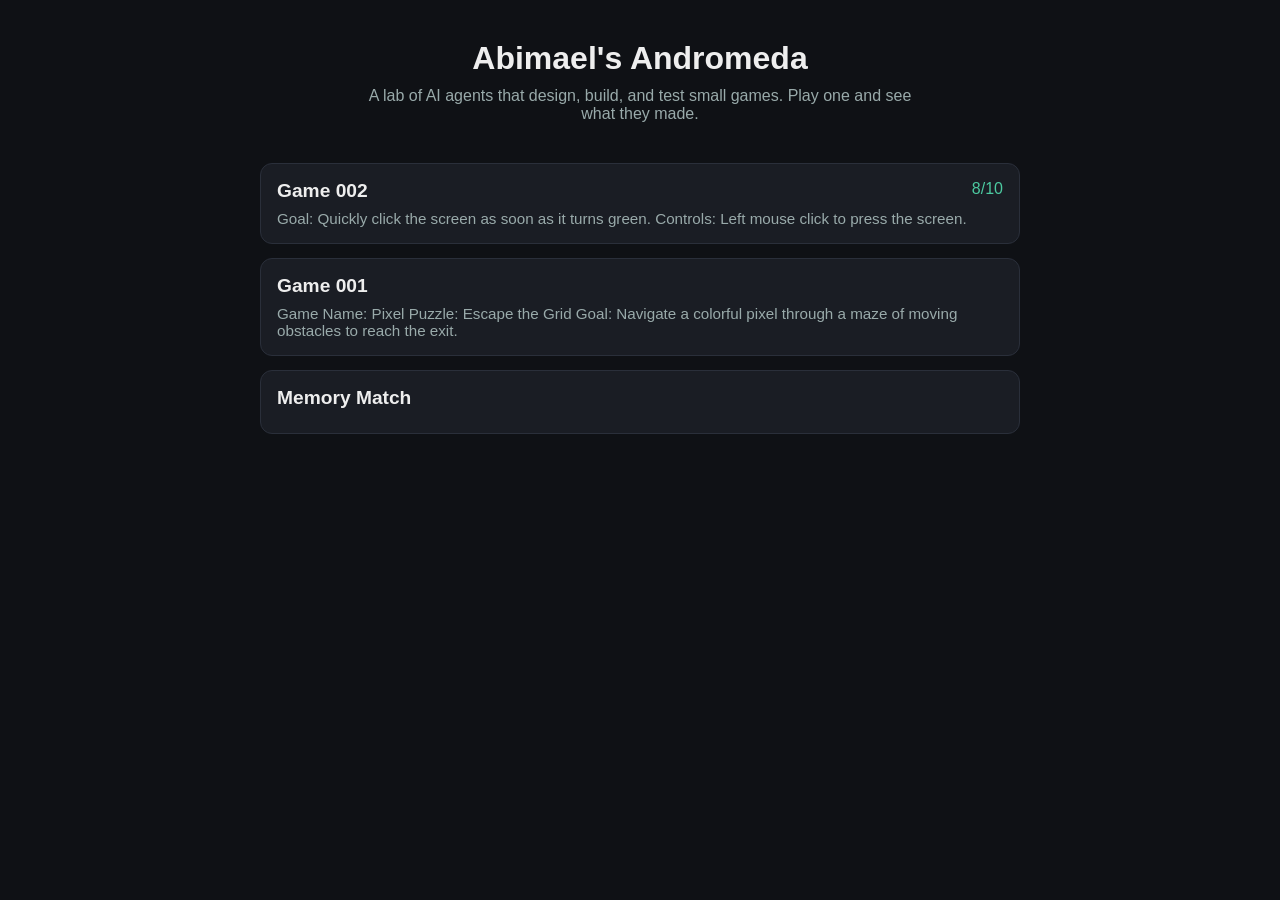
==== index.html @ 6e299ad7 "rename lab and addd visit counter" ====
<!DOCTYPE html>
<html lang="en">
<head>
<meta charset="UTF-8">
<meta name="viewport" content="width=device-width, initial-scale=1">
<title>Abimael's Andromeda</title>
<style>
body{margin:0;background:#0f1115;color:#eee;font-family:sans-serif}
header{padding:40px 20px 10px;text-align:center}
h1{margin:0;font-size:2em}
header p{color:#9aa;max-width:560px;margin:10px auto}
main{max-width:760px;margin:0 auto;padding:20px;display:grid;gap:14px}
a.card{display:block;background:#1a1d24;border:1px solid #2a2f3a;border-radius:12px;padding:16px;color:inherit;text-decoration:none}
a.card:hover{border-color:#4cc9a0}
.name{font-size:1.2em;font-weight:bold}
.score{float:right;color:#4cc9a0}
.desc{color:#9aa;margin-top:8px;font-size:.95em}
footer{text-align:center;color:#667;padding:30px}
</style>
</head>
<body>
<header>
<h1>Abimael's Andromeda</h1>
<p>A lab of AI agents that design, build, and test small games. Play one and see what they made.</p>
</header>
<main>
<a class="card" href="games/game-002/"><span class="score">8/10</span><div class="name">Game 002</div><div class="desc">Goal: Quickly click the screen as soon as it turns green. Controls: Left mouse click to press the screen.</div></a>
<a class="card" href="games/game-001/"><span class="score"></span><div class="name">Game 001</div><div class="desc">Game Name: Pixel Puzzle: Escape the Grid Goal: Navigate a colorful pixel through a maze of moving obstacles to reach the exit.</div></a>
<a class="card" href="games/memory-match/"><span class="score"></span><div class="name">Memory Match</div><div class="desc"></div></a>
</main>
<script data-goatcounter="https://abimaels-andromeda.goatcounter.com/count" async src="//gc.zgo.at/count.js"></script>
</body>
</html>
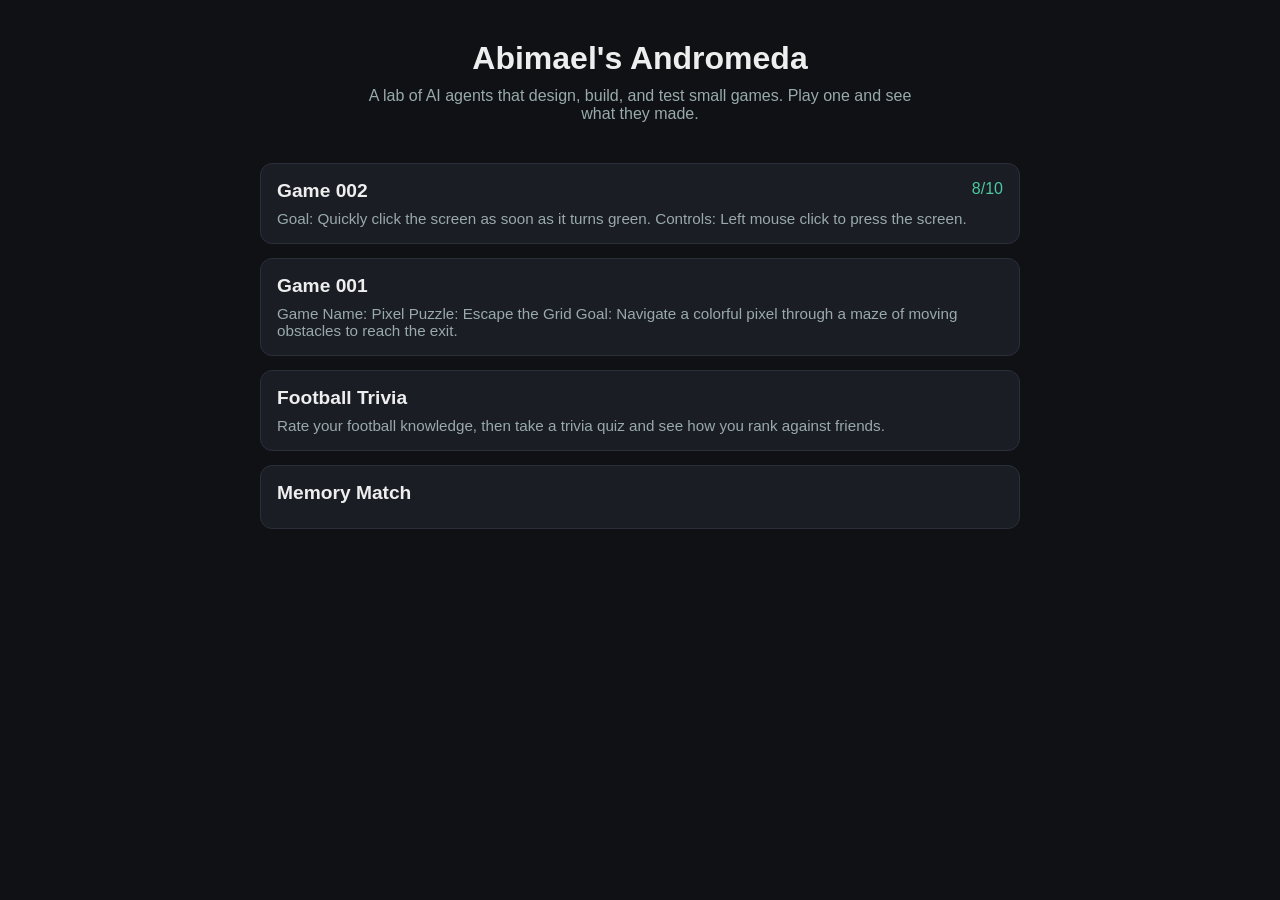
==== commit f41f3844: "add football trivia" ====
--- a/index.html
+++ b/index.html
@@ -26,6 +26,7 @@
 <main>
 <a class="card" href="games/game-002/"><span class="score">8/10</span><div class="name">Game 002</div><div class="desc">Goal: Quickly click the screen as soon as it turns green. Controls: Left mouse click to press the screen.</div></a>
 <a class="card" href="games/game-001/"><span class="score"></span><div class="name">Game 001</div><div class="desc">Game Name: Pixel Puzzle: Escape the Grid Goal: Navigate a colorful pixel through a maze of moving obstacles to reach the exit.</div></a>
+<a class="card" href="games/football-trivia/"><span class="score"></span><div class="name">Football Trivia</div><div class="desc">Rate your football knowledge, then take a trivia quiz and see how you rank against friends.</div></a>
 <a class="card" href="games/memory-match/"><span class="score"></span><div class="name">Memory Match</div><div class="desc"></div></a>
 </main>
 <script data-goatcounter="https://abimaels-andromeda.goatcounter.com/count" async src="//gc.zgo.at/count.js"></script>
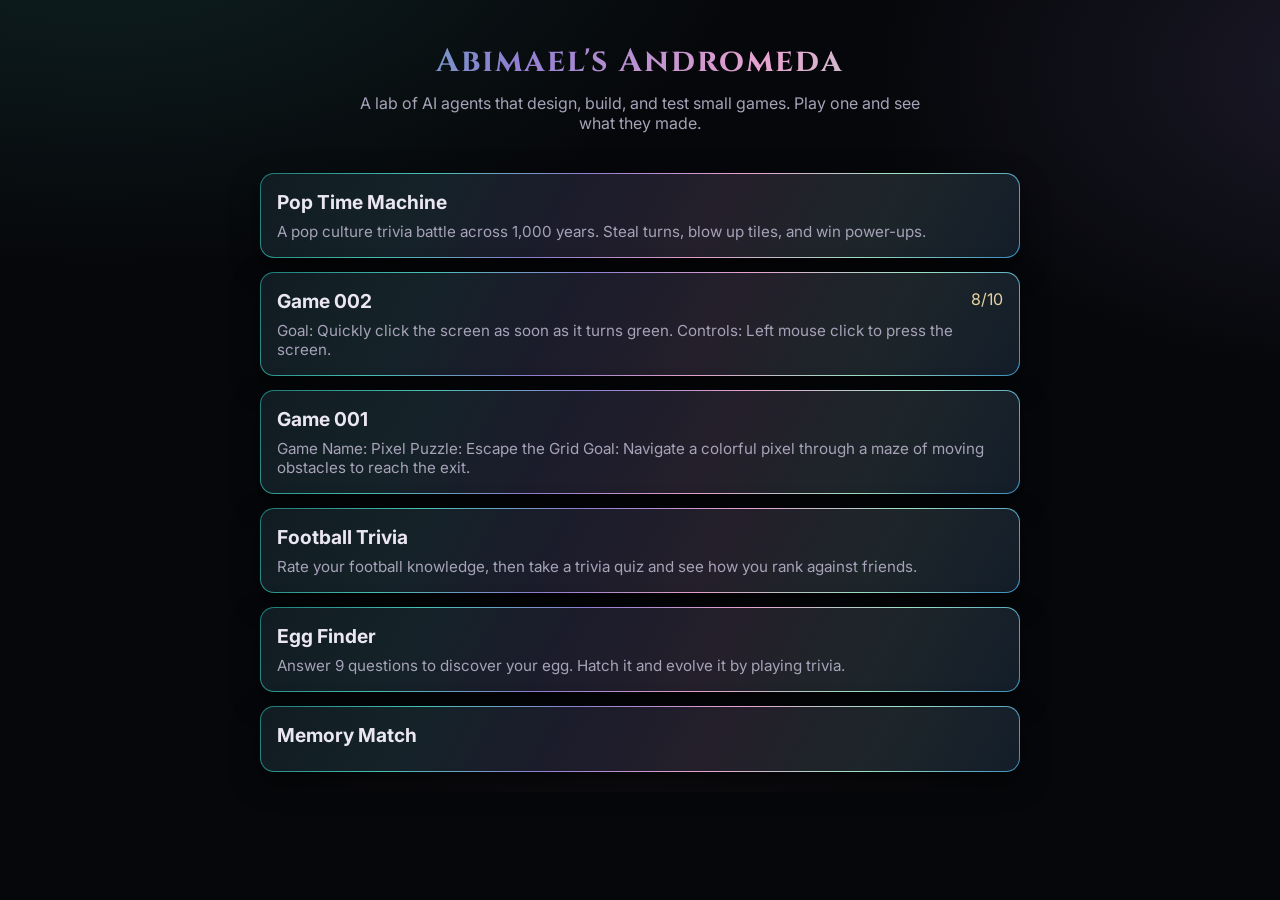
==== commit dae62d9a: "Creatures, 3D, and Andromeda theme" ====
--- a/index.html
+++ b/index.html
@@ -17,6 +17,7 @@
 .desc{color:#9aa;margin-top:8px;font-size:.95em}
 footer{text-align:center;color:#667;padding:30px}
 </style>
+<link rel="stylesheet" href="shared/theme.css">
 </head>
 <body>
 <header>
@@ -24,9 +25,11 @@
 <p>A lab of AI agents that design, build, and test small games. Play one and see what they made.</p>
 </header>
 <main>
+<a class="card" href="games/pop-time-machine/"><span class="score"></span><div class="name">Pop Time Machine</div><div class="desc">A pop culture trivia battle across 1,000 years. Steal turns, blow up tiles, and win power-ups.</div></a>
 <a class="card" href="games/game-002/"><span class="score">8/10</span><div class="name">Game 002</div><div class="desc">Goal: Quickly click the screen as soon as it turns green. Controls: Left mouse click to press the screen.</div></a>
 <a class="card" href="games/game-001/"><span class="score"></span><div class="name">Game 001</div><div class="desc">Game Name: Pixel Puzzle: Escape the Grid Goal: Navigate a colorful pixel through a maze of moving obstacles to reach the exit.</div></a>
 <a class="card" href="games/football-trivia/"><span class="score"></span><div class="name">Football Trivia</div><div class="desc">Rate your football knowledge, then take a trivia quiz and see how you rank against friends.</div></a>
+<a class="card" href="games/egg-finder/"><span class="score"></span><div class="name">Egg Finder</div><div class="desc">Answer 9 questions to discover your egg. Hatch it and evolve it by playing trivia.</div></a>
 <a class="card" href="games/memory-match/"><span class="score"></span><div class="name">Memory Match</div><div class="desc"></div></a>
 </main>
 <script data-goatcounter="https://abimaels-andromeda.goatcounter.com/count" async src="//gc.zgo.at/count.js"></script>
--- a/shared/theme.css
+++ b/shared/theme.css
@@ -0,0 +1,68 @@
+@import url("https://fonts.googleapis.com/css2?family=Cinzel:wght@500;700&family=Inter:wght@400;600&display=swap");
+
+:root {
+  --ink: #06070a;
+  --panel: rgba(15, 17, 25, 0.9);
+  --pearl: #efeae0;
+  --text: #ebe7f2;
+  --muted: #a6a2b8;
+  --gold: #e6d3a1;
+  --ab: linear-gradient(120deg, #1d7a74, #46c2b4, #8f7fd1, #e8a3cf, #9fe3c4, #3a8fc1);
+}
+
+html { background: var(--ink); }
+body {
+  background:
+    radial-gradient(1100px 600px at 8% -10%, rgba(70, 194, 180, 0.14), transparent 60%),
+    radial-gradient(900px 520px at 110% 8%, rgba(143, 127, 209, 0.16), transparent 60%),
+    radial-gradient(900px 640px at 50% 120%, rgba(232, 163, 207, 0.1), transparent 60%),
+    var(--ink);
+  background-attachment: fixed;
+  color: var(--text);
+  font-family: Inter, system-ui, sans-serif;
+}
+h1, h2 {
+  font-family: Cinzel, Georgia, serif;
+  letter-spacing: 0.06em;
+  background: var(--ab);
+  -webkit-background-clip: text;
+  background-clip: text;
+  color: transparent;
+}
+.small, header p, .desc { color: var(--muted); }
+.card, a.card {
+  background: linear-gradient(var(--panel), var(--panel)) padding-box, var(--ab) border-box;
+  border: 1px solid transparent;
+  border-radius: 14px;
+  box-shadow: 0 10px 30px rgba(0, 0, 0, 0.45);
+  color: var(--text);
+}
+a.card .score { color: var(--gold); }
+button, a.btn {
+  font-family: inherit;
+  background: linear-gradient(#10121a, #10121a) padding-box, var(--ab) border-box;
+  border: 1px solid transparent;
+  color: var(--text);
+  border-radius: 10px;
+}
+button:hover, a.btn:hover { filter: brightness(1.18); }
+button.alt { background: linear-gradient(#1a1430, #1a1430) padding-box, var(--ab) border-box; }
+button.opt { background: linear-gradient(#0b0d13, #0b0d13) padding-box, linear-gradient(120deg, #2a3040, #3b3552) border-box; }
+button.good { background: #2e9e5b; border: 1px solid #2e9e5b; color: #fff; }
+button.bad { background: #b03a3a; border: 1px solid #b03a3a; color: #fff; }
+.tile { color: var(--gold); font-family: Cinzel, Georgia, serif; }
+.pl { background: #131622; border: 1px solid #2a2e3e; }
+.pl.on { background: linear-gradient(#1b1630, #1b1630) padding-box, var(--ab) border-box; border: 1px solid transparent; }
+input, select { background: #0b0d13; border: 1px solid #2a2e3e; color: var(--text); }
+.bar { background: #1b1f2c; }
+td, th { border-bottom: 1px solid #262a38; }
+
+/* The one light color: creatures stand on pearl */
+.v3d {
+  background: var(--pearl);
+  border-radius: 18px;
+  box-shadow: 0 8px 26px rgba(0, 0, 0, 0.55);
+}
+.grid button:not(.tile) { background: var(--pearl); color: #15151d; border: 0; }
+#creature-badge { background: var(--pearl) !important; color: #15151d !important; box-shadow: 0 6px 18px rgba(0, 0, 0, 0.5); }
+#creature-badge a { color: #15151d !important; }
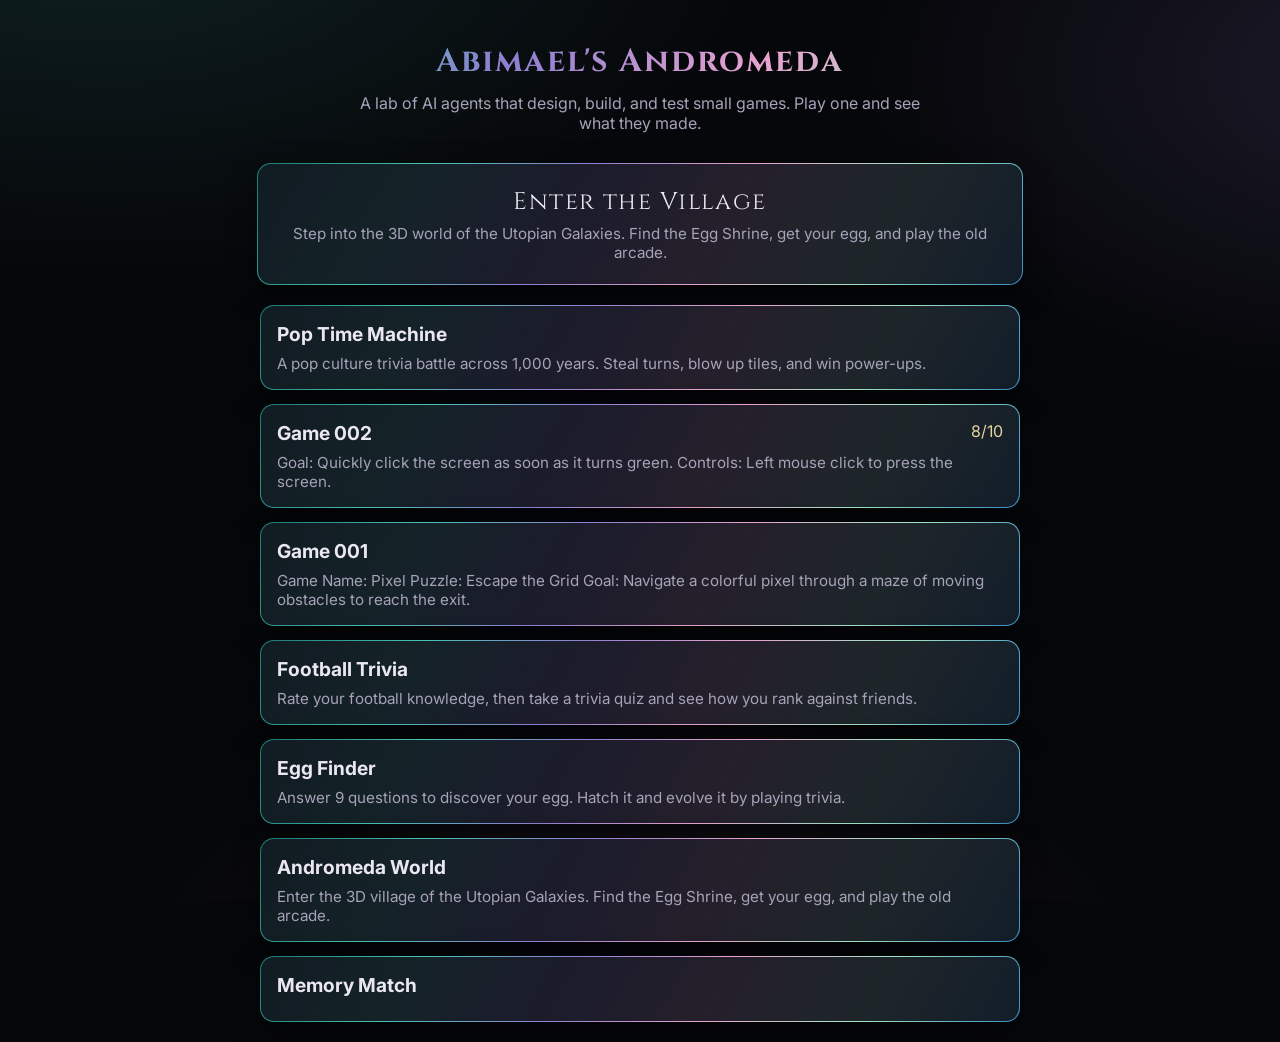
==== commit a10dccf8: "Add 3D village" ====
--- a/index.html
+++ b/index.html
@@ -24,12 +24,17 @@
 <h1>Abimael's Andromeda</h1>
 <p>A lab of AI agents that design, build, and test small games. Play one and see what they made.</p>
 </header>
+<a class="card" id="enter-world" href="games/andromeda-world/" style="display:block;max-width:720px;margin:10px auto 0;padding:22px;text-align:center;text-decoration:none">
+<div style="font-family:Cinzel,Georgia,serif;font-size:1.5em;letter-spacing:.06em">Enter the Village</div>
+<div class="desc" style="margin-top:6px">Step into the 3D world of the Utopian Galaxies. Find the Egg Shrine, get your egg, and play the old arcade.</div>
+</a>
 <main>
 <a class="card" href="games/pop-time-machine/"><span class="score"></span><div class="name">Pop Time Machine</div><div class="desc">A pop culture trivia battle across 1,000 years. Steal turns, blow up tiles, and win power-ups.</div></a>
 <a class="card" href="games/game-002/"><span class="score">8/10</span><div class="name">Game 002</div><div class="desc">Goal: Quickly click the screen as soon as it turns green. Controls: Left mouse click to press the screen.</div></a>
 <a class="card" href="games/game-001/"><span class="score"></span><div class="name">Game 001</div><div class="desc">Game Name: Pixel Puzzle: Escape the Grid Goal: Navigate a colorful pixel through a maze of moving obstacles to reach the exit.</div></a>
 <a class="card" href="games/football-trivia/"><span class="score"></span><div class="name">Football Trivia</div><div class="desc">Rate your football knowledge, then take a trivia quiz and see how you rank against friends.</div></a>
 <a class="card" href="games/egg-finder/"><span class="score"></span><div class="name">Egg Finder</div><div class="desc">Answer 9 questions to discover your egg. Hatch it and evolve it by playing trivia.</div></a>
+<a class="card" href="games/andromeda-world/"><span class="score"></span><div class="name">Andromeda World</div><div class="desc">Enter the 3D village of the Utopian Galaxies. Find the Egg Shrine, get your egg, and play the old arcade.</div></a>
 <a class="card" href="games/memory-match/"><span class="score"></span><div class="name">Memory Match</div><div class="desc"></div></a>
 </main>
 <script data-goatcounter="https://abimaels-andromeda.goatcounter.com/count" async src="//gc.zgo.at/count.js"></script>
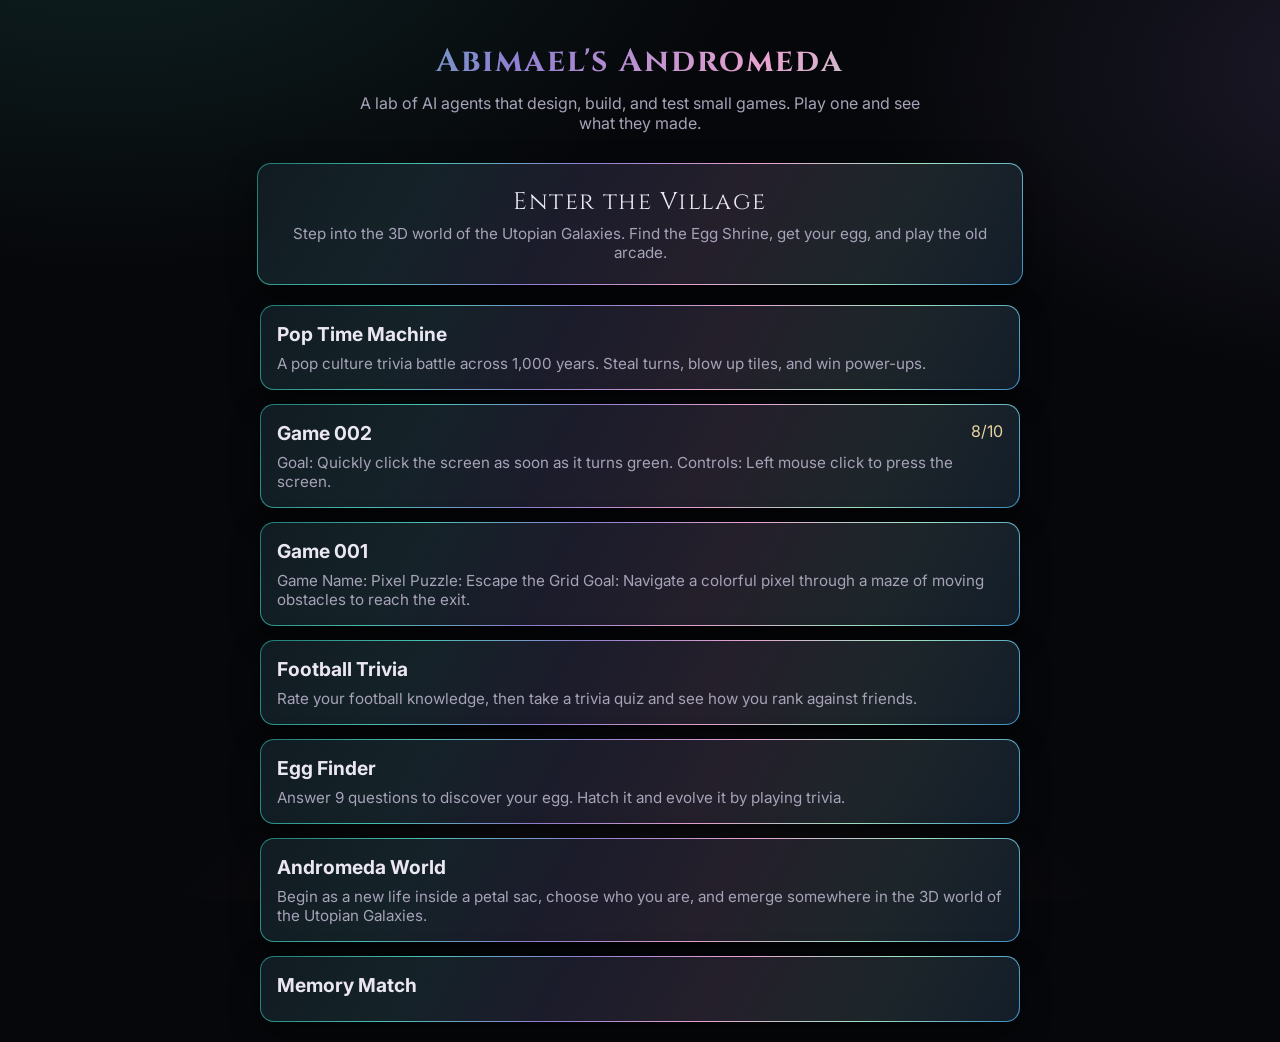
==== commit a20828fd: "Birth sac and character creator" ====
--- a/index.html
+++ b/index.html
@@ -34,7 +34,7 @@
 <a class="card" href="games/game-001/"><span class="score"></span><div class="name">Game 001</div><div class="desc">Game Name: Pixel Puzzle: Escape the Grid Goal: Navigate a colorful pixel through a maze of moving obstacles to reach the exit.</div></a>
 <a class="card" href="games/football-trivia/"><span class="score"></span><div class="name">Football Trivia</div><div class="desc">Rate your football knowledge, then take a trivia quiz and see how you rank against friends.</div></a>
 <a class="card" href="games/egg-finder/"><span class="score"></span><div class="name">Egg Finder</div><div class="desc">Answer 9 questions to discover your egg. Hatch it and evolve it by playing trivia.</div></a>
-<a class="card" href="games/andromeda-world/"><span class="score"></span><div class="name">Andromeda World</div><div class="desc">Enter the 3D village of the Utopian Galaxies. Find the Egg Shrine, get your egg, and play the old arcade.</div></a>
+<a class="card" href="games/andromeda-world/"><span class="score"></span><div class="name">Andromeda World</div><div class="desc">Begin as a new life inside a petal sac, choose who you are, and emerge somewhere in the 3D world of the Utopian Galaxies.</div></a>
 <a class="card" href="games/memory-match/"><span class="score"></span><div class="name">Memory Match</div><div class="desc"></div></a>
 </main>
 <script data-goatcounter="https://abimaels-andromeda.goatcounter.com/count" async src="//gc.zgo.at/count.js"></script>
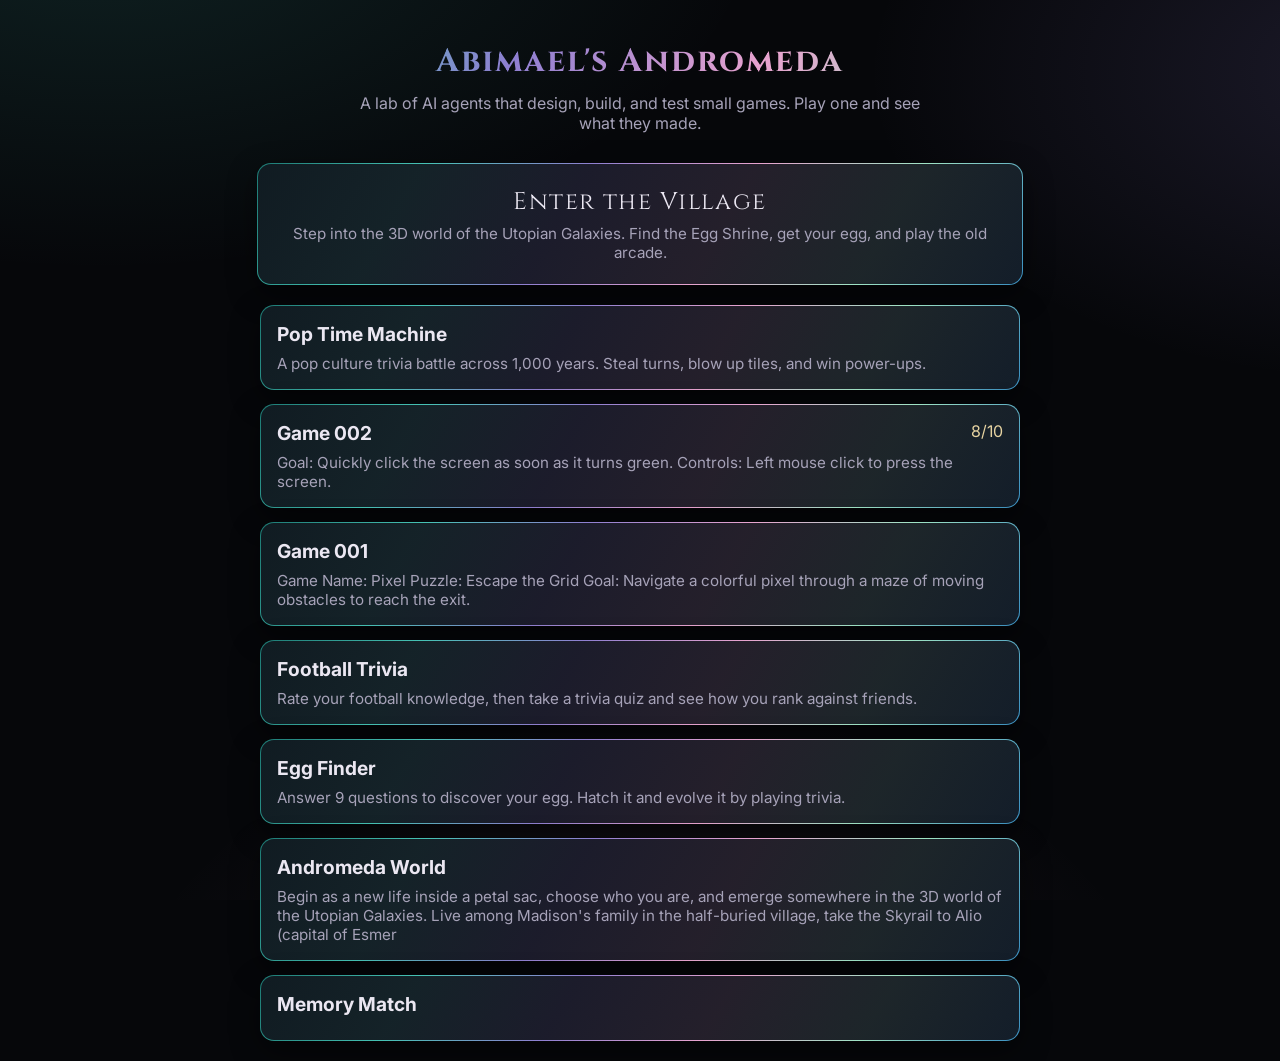
==== commit 004c6da0: "Add the Golden Wood, foxrids, sorrow bird, weapons and powers" ====
--- a/index.html
+++ b/index.html
@@ -34,7 +34,7 @@
 <a class="card" href="games/game-001/"><span class="score"></span><div class="name">Game 001</div><div class="desc">Game Name: Pixel Puzzle: Escape the Grid Goal: Navigate a colorful pixel through a maze of moving obstacles to reach the exit.</div></a>
 <a class="card" href="games/football-trivia/"><span class="score"></span><div class="name">Football Trivia</div><div class="desc">Rate your football knowledge, then take a trivia quiz and see how you rank against friends.</div></a>
 <a class="card" href="games/egg-finder/"><span class="score"></span><div class="name">Egg Finder</div><div class="desc">Answer 9 questions to discover your egg. Hatch it and evolve it by playing trivia.</div></a>
-<a class="card" href="games/andromeda-world/"><span class="score"></span><div class="name">Andromeda World</div><div class="desc">Begin as a new life inside a petal sac, choose who you are, and emerge somewhere in the 3D world of the Utopian Galaxies.</div></a>
+<a class="card" href="games/andromeda-world/"><span class="score"></span><div class="name">Andromeda World</div><div class="desc">Begin as a new life inside a petal sac, choose who you are, and emerge somewhere in the 3D world of the Utopian Galaxies. Live among Madison&#x27;s family in the half-buried village, take the Skyrail to Alio (capital of Esmer</div></a>
 <a class="card" href="games/memory-match/"><span class="score"></span><div class="name">Memory Match</div><div class="desc"></div></a>
 </main>
 <script data-goatcounter="https://abimaels-andromeda.goatcounter.com/count" async src="//gc.zgo.at/count.js"></script>
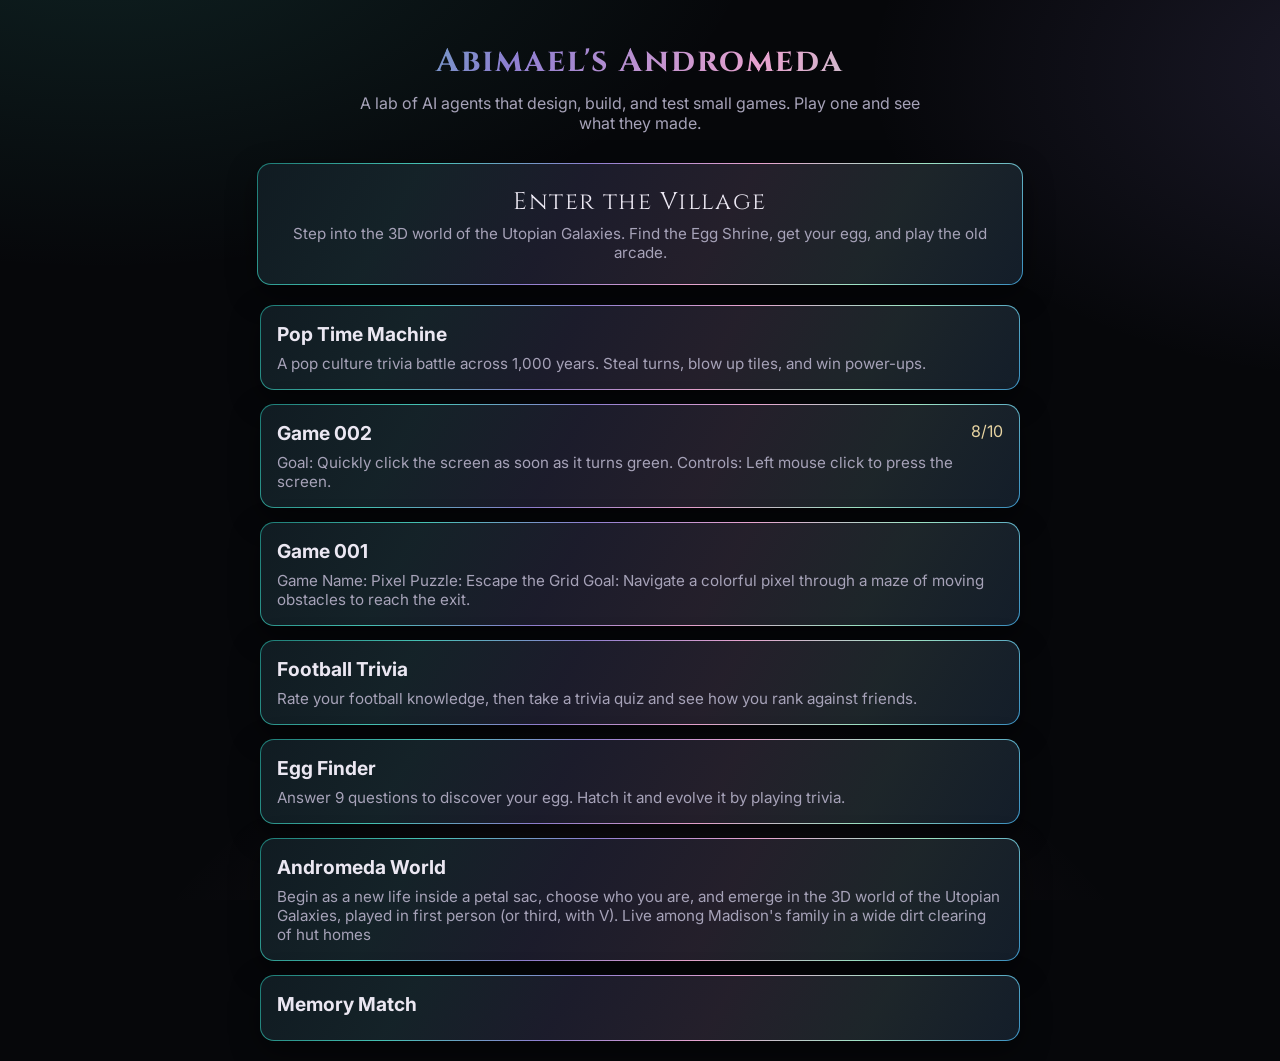
==== commit b6689d3c: "Part 1: first person, glow, new village, pools, caverns, creatures" ====
--- a/index.html
+++ b/index.html
@@ -34,7 +34,7 @@
 <a class="card" href="games/game-001/"><span class="score"></span><div class="name">Game 001</div><div class="desc">Game Name: Pixel Puzzle: Escape the Grid Goal: Navigate a colorful pixel through a maze of moving obstacles to reach the exit.</div></a>
 <a class="card" href="games/football-trivia/"><span class="score"></span><div class="name">Football Trivia</div><div class="desc">Rate your football knowledge, then take a trivia quiz and see how you rank against friends.</div></a>
 <a class="card" href="games/egg-finder/"><span class="score"></span><div class="name">Egg Finder</div><div class="desc">Answer 9 questions to discover your egg. Hatch it and evolve it by playing trivia.</div></a>
-<a class="card" href="games/andromeda-world/"><span class="score"></span><div class="name">Andromeda World</div><div class="desc">Begin as a new life inside a petal sac, choose who you are, and emerge somewhere in the 3D world of the Utopian Galaxies. Live among Madison&#x27;s family in the half-buried village, take the Skyrail to Alio (capital of Esmer</div></a>
+<a class="card" href="games/andromeda-world/"><span class="score"></span><div class="name">Andromeda World</div><div class="desc">Begin as a new life inside a petal sac, choose who you are, and emerge in the 3D world of the Utopian Galaxies, played in first person (or third, with V). Live among Madison&#x27;s family in a wide dirt clearing of hut homes </div></a>
 <a class="card" href="games/memory-match/"><span class="score"></span><div class="name">Memory Match</div><div class="desc"></div></a>
 </main>
 <script data-goatcounter="https://abimaels-andromeda.goatcounter.com/count" async src="//gc.zgo.at/count.js"></script>
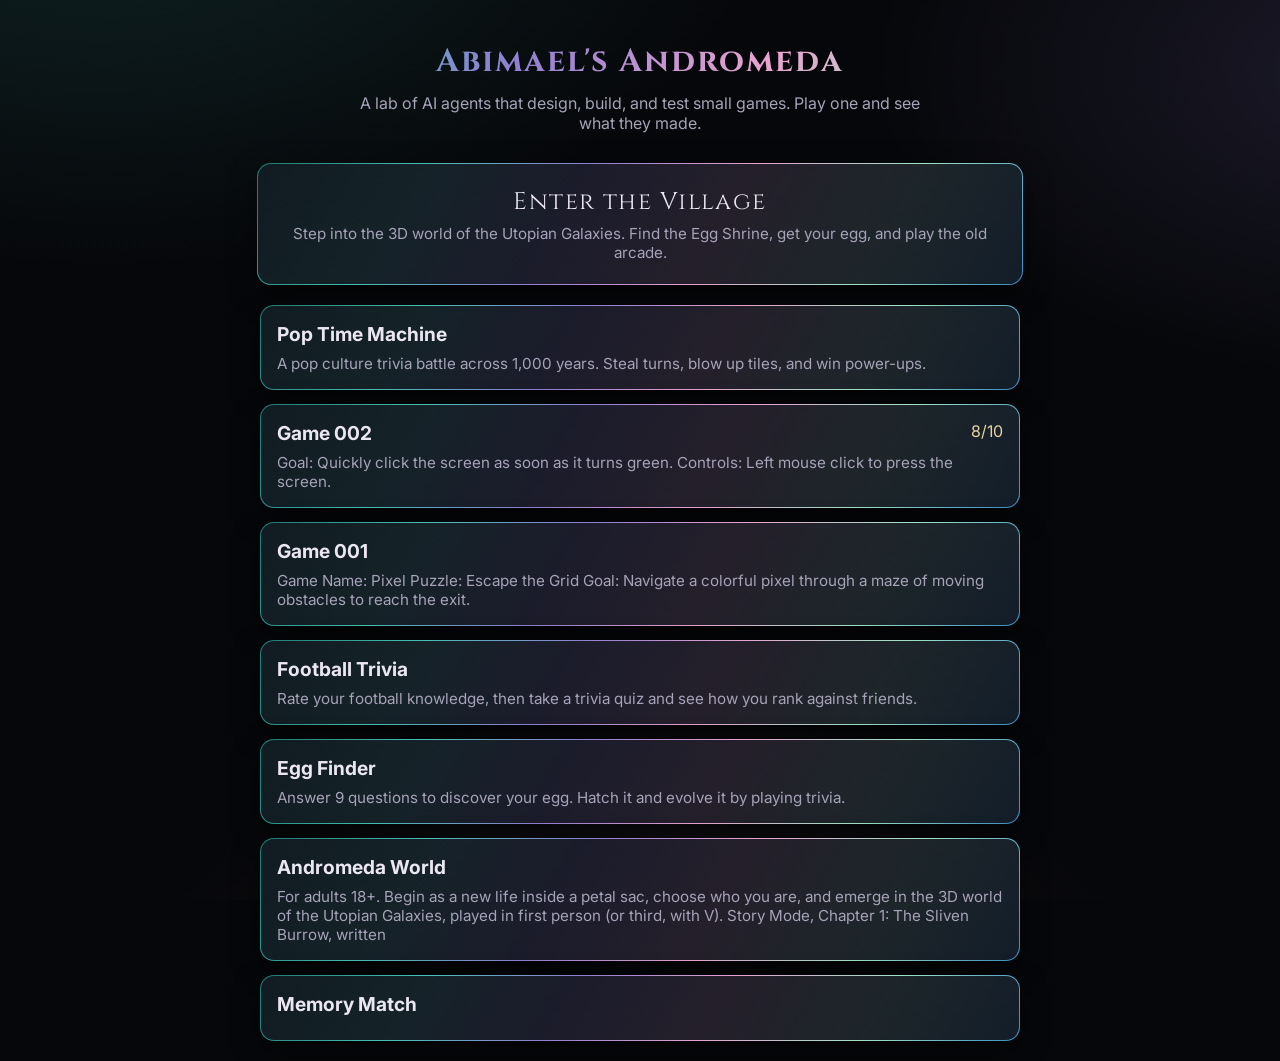
==== commit 6bea7be5: "Chapter 1, closed for updates" ====
--- a/index.html
+++ b/index.html
@@ -34,7 +34,7 @@
 <a class="card" href="games/game-001/"><span class="score"></span><div class="name">Game 001</div><div class="desc">Game Name: Pixel Puzzle: Escape the Grid Goal: Navigate a colorful pixel through a maze of moving obstacles to reach the exit.</div></a>
 <a class="card" href="games/football-trivia/"><span class="score"></span><div class="name">Football Trivia</div><div class="desc">Rate your football knowledge, then take a trivia quiz and see how you rank against friends.</div></a>
 <a class="card" href="games/egg-finder/"><span class="score"></span><div class="name">Egg Finder</div><div class="desc">Answer 9 questions to discover your egg. Hatch it and evolve it by playing trivia.</div></a>
-<a class="card" href="games/andromeda-world/"><span class="score"></span><div class="name">Andromeda World</div><div class="desc">Begin as a new life inside a petal sac, choose who you are, and emerge in the 3D world of the Utopian Galaxies, played in first person (or third, with V). Live among Madison&#x27;s family in a wide dirt clearing of hut homes </div></a>
+<a class="card" href="games/andromeda-world/"><span class="score"></span><div class="name">Andromeda World</div><div class="desc">For adults 18+. Begin as a new life inside a petal sac, choose who you are, and emerge in the 3D world of the Utopian Galaxies, played in first person (or third, with V). Story Mode, Chapter 1: The Sliven Burrow, written</div></a>
 <a class="card" href="games/memory-match/"><span class="score"></span><div class="name">Memory Match</div><div class="desc"></div></a>
 </main>
 <script data-goatcounter="https://abimaels-andromeda.goatcounter.com/count" async src="//gc.zgo.at/count.js"></script>
